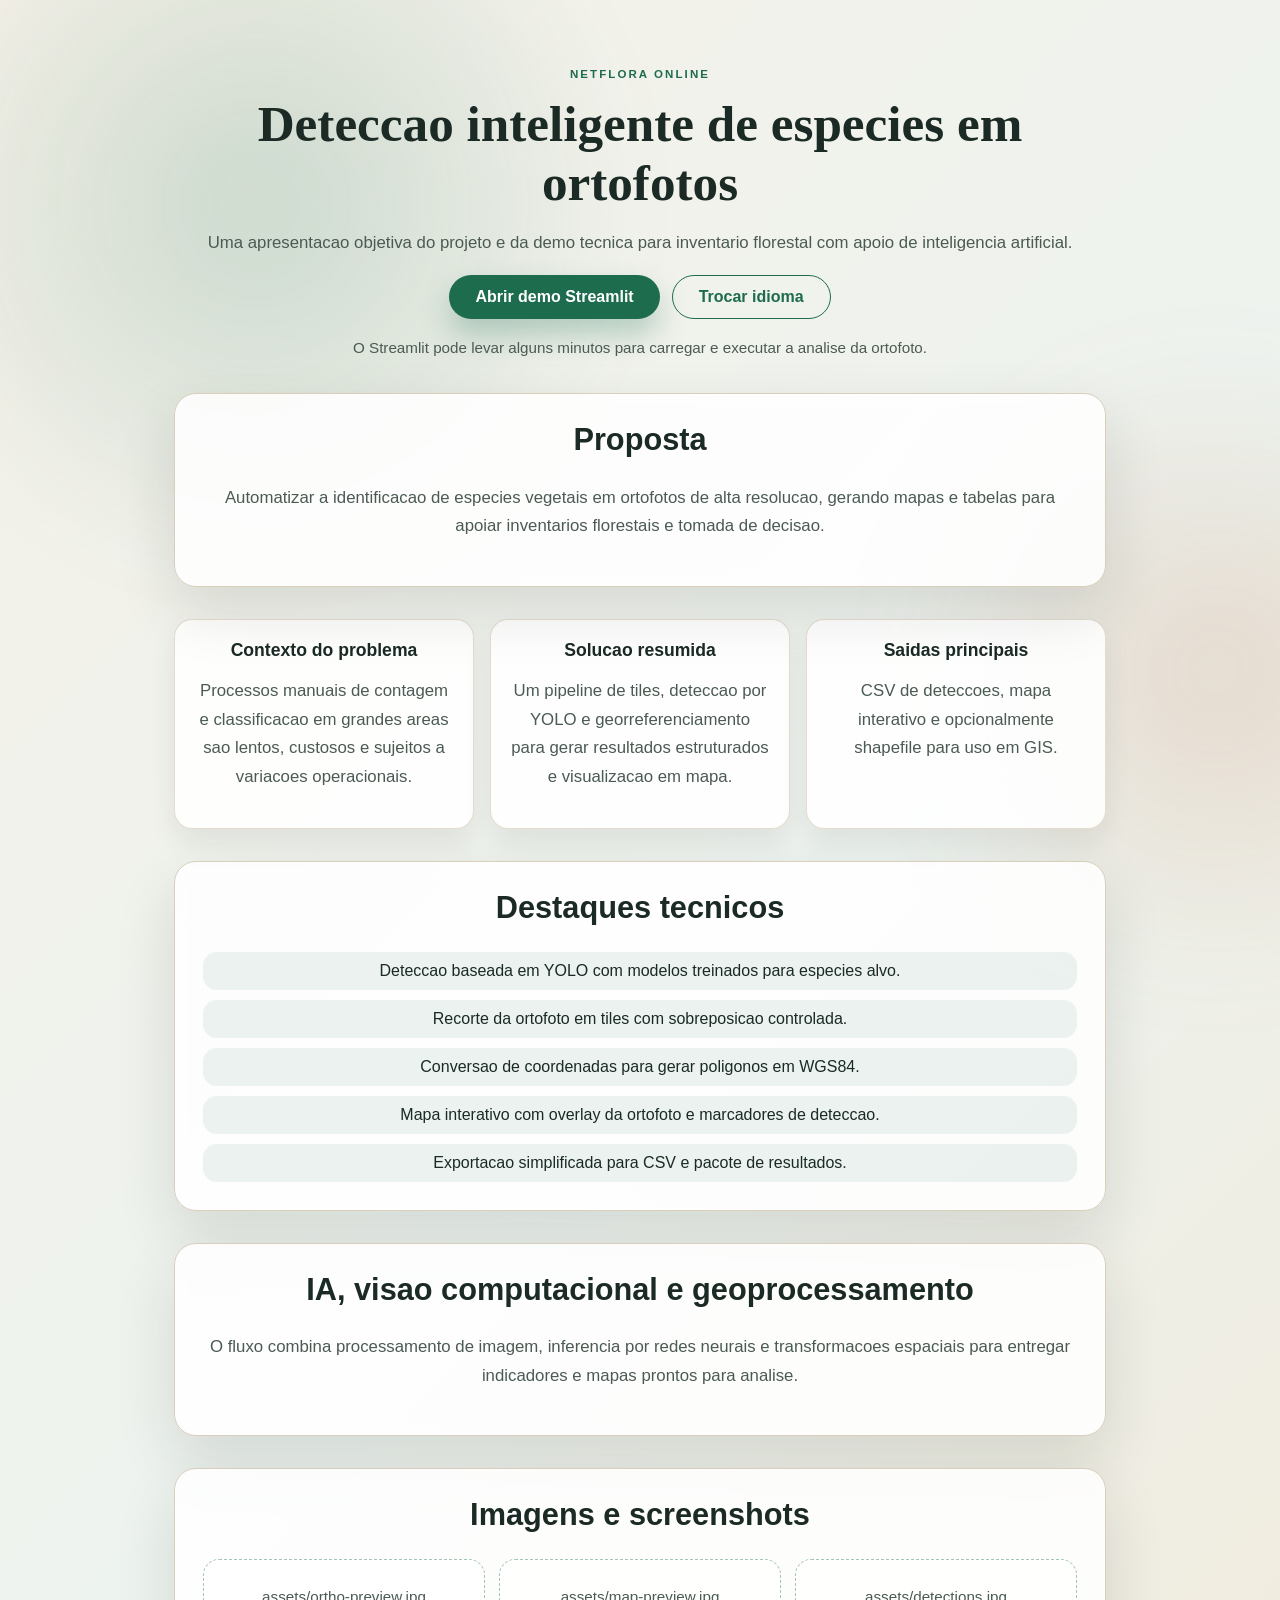
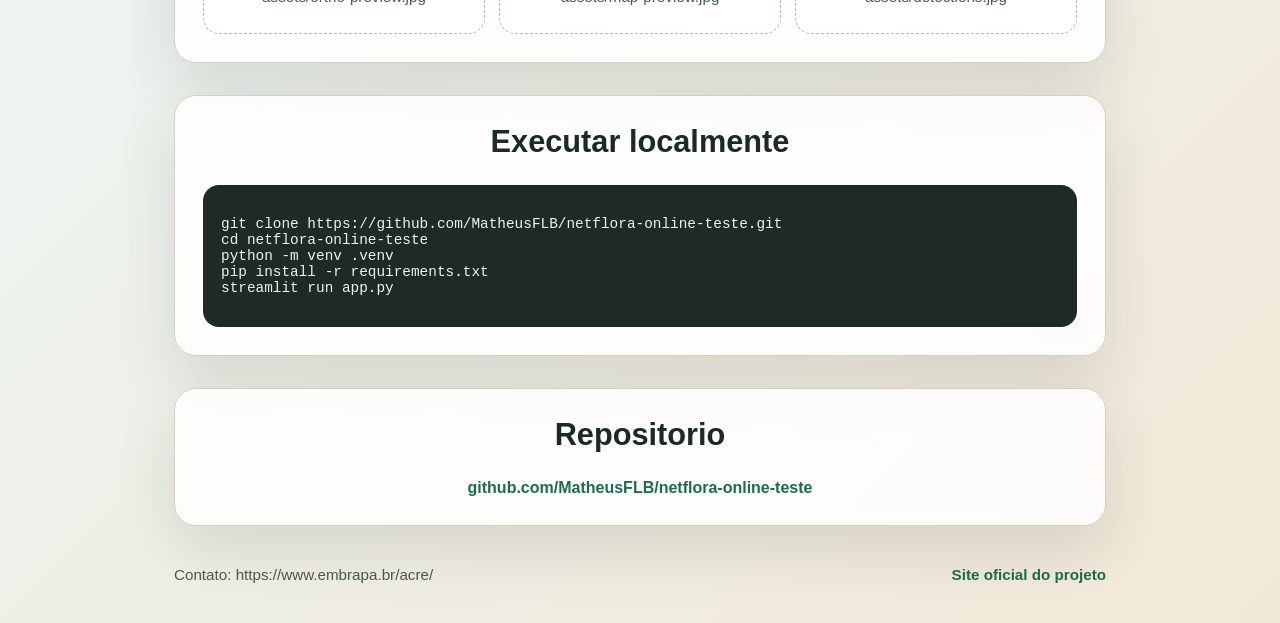
==== page/hello-br.html @ 12bc1352 "github.io" ====
<!doctype html>
<html lang="pt-BR">
  <head>
    <meta charset="utf-8">
    <meta name="viewport" content="width=device-width, initial-scale=1">
    <title>Netflora Online | Apresentacao</title>
    <link rel="stylesheet" href="style.css">
  </head>
  <body>
    <div class="page">
      <header class="hero">
        <span class="eyebrow">Netflora Online</span>
        <h1>Deteccao inteligente de especies em ortofotos</h1>
        <p>
          Uma apresentacao objetiva do projeto e da demo tecnica para inventario
          florestal com apoio de inteligencia artificial.
        </p>
        <div class="cta-row">
          <a class="button" href="https://netflora-online-teste.streamlit.app" target="_blank" rel="noreferrer">
            Abrir demo Streamlit
          </a>
          <a class="button outline" href="../index.html">Trocar idioma</a>
        </div>
        <p class="note">
          O Streamlit pode levar alguns minutos para carregar e executar a analise da ortofoto.
        </p>
      </header>

      <section class="section card">
        <h2>Proposta</h2>
        <p>
          Automatizar a identificacao de especies vegetais em ortofotos de alta resolucao,
          gerando mapas e tabelas para apoiar inventarios florestais e tomada de decisao.
        </p>
      </section>

      <section class="section grid">
        <div class="card-item">
          <h3>Contexto do problema</h3>
          <p>
            Processos manuais de contagem e classificacao em grandes areas sao lentos,
            custosos e sujeitos a variacoes operacionais.
          </p>
        </div>
        <div class="card-item">
          <h3>Solucao resumida</h3>
          <p>
            Um pipeline de tiles, deteccao por YOLO e georreferenciamento para gerar
            resultados estruturados e visualizacao em mapa.
          </p>
        </div>
        <div class="card-item">
          <h3>Saidas principais</h3>
          <p>
            CSV de deteccoes, mapa interativo e opcionalmente shapefile para uso em GIS.
          </p>
        </div>
      </section>

      <section class="section card">
        <h2>Destaques tecnicos</h2>
        <ul class="list">
          <li>Deteccao baseada em YOLO com modelos treinados para especies alvo.</li>
          <li>Recorte da ortofoto em tiles com sobreposicao controlada.</li>
          <li>Conversao de coordenadas para gerar poligonos em WGS84.</li>
          <li>Mapa interativo com overlay da ortofoto e marcadores de deteccao.</li>
          <li>Exportacao simplificada para CSV e pacote de resultados.</li>
        </ul>
      </section>

      <section class="section card">
        <h2>IA, visao computacional e geoprocessamento</h2>
        <p>
          O fluxo combina processamento de imagem, inferencia por redes neurais e
          transformacoes espaciais para entregar indicadores e mapas prontos para analise.
        </p>
      </section>

      <section class="section card">
        <h2>Imagens e screenshots</h2>
        <div class="image-grid">
          <div class="image-placeholder">assets/ortho-preview.jpg</div>
          <div class="image-placeholder">assets/map-preview.jpg</div>
          <div class="image-placeholder">assets/detections.jpg</div>
        </div>
      </section>

      <section class="section card">
        <h2>Executar localmente</h2>
        <div class="code-block">
<pre><code>git clone https://github.com/MatheusFLB/netflora-online-teste.git
cd netflora-online-teste
python -m venv .venv
pip install -r requirements.txt
streamlit run app.py</code></pre>
        </div>
      </section>

      <section class="section card">
        <h2>Repositorio</h2>
        <a class="link" href="https://github.com/MatheusFLB/netflora-online-teste" target="_blank" rel="noreferrer">
          github.com/MatheusFLB/netflora-online-teste
        </a>
      </section>

      <footer class="footer">
        <span>Contato: https://www.embrapa.br/acre/</span>
        <a class="link" href="https://www.embrapa.br/acre/netflora" target="_blank" rel="noreferrer">
          Site oficial do projeto
        </a>
      </footer>
    </div>
  </body>
</html>
---- page/style.css ----
:root {
  --bg: #f5f1e8;
  --bg-soft: #e6efe8;
  --ink: #1b2a24;
  --muted: #4b5a53;
  --accent: #1d6c4e;
  --accent-2: #c36b3d;
  --card: rgba(255, 255, 255, 0.86);
  --border: #d9cdbb;
  --shadow: 0 24px 60px rgba(21, 31, 27, 0.12);
}

* {
  box-sizing: border-box;
}

body {
  margin: 0;
  min-height: 100vh;
  font-family: "Trebuchet MS", "Gill Sans", "Calibri", sans-serif;
  color: var(--ink);
  background: linear-gradient(135deg, var(--bg), #edf3ef 50%, #f2e8d7 100%);
}

body::before {
  content: "";
  position: fixed;
  inset: -20% auto auto -10%;
  width: 60vmax;
  height: 60vmax;
  background: radial-gradient(circle, rgba(29, 108, 78, 0.18), transparent 70%);
  filter: blur(40px);
  z-index: -1;
}

body::after {
  content: "";
  position: fixed;
  inset: auto -20% -10% auto;
  width: 50vmax;
  height: 50vmax;
  background: radial-gradient(circle, rgba(195, 107, 61, 0.18), transparent 70%);
  filter: blur(50px);
  z-index: -1;
}

.page {
  max-width: 980px;
  margin: 0 auto;
  padding: 64px 24px 40px;
  text-align: center;
}

.hero {
  animation: fadeUp 0.9s ease-out;
}

.eyebrow {
  display: inline-block;
  font-size: 0.72rem;
  letter-spacing: 0.18em;
  text-transform: uppercase;
  color: var(--accent);
  font-weight: 700;
}

h1 {
  font-family: "Georgia", "Times New Roman", serif;
  font-size: clamp(2.4rem, 4vw, 3.6rem);
  margin: 12px 0 10px;
  color: var(--ink);
}

h2 {
  font-size: clamp(1.4rem, 2.4vw, 2rem);
  margin-top: 0;
  color: var(--ink);
}

h3 {
  margin: 0 0 0.5rem;
  font-size: 1.1rem;
}

p {
  line-height: 1.7;
  color: var(--muted);
  font-size: 1.05rem;
}

.section {
  margin: 32px 0;
}

.card {
  background: var(--card);
  border: 1px solid var(--border);
  border-radius: 22px;
  padding: 28px;
  box-shadow: var(--shadow);
  backdrop-filter: blur(6px);
}

.grid {
  display: grid;
  grid-template-columns: repeat(auto-fit, minmax(220px, 1fr));
  gap: 16px;
}

.card-item {
  background: rgba(255, 255, 255, 0.9);
  border: 1px solid rgba(217, 205, 187, 0.7);
  border-radius: 18px;
  padding: 20px;
  box-shadow: 0 14px 28px rgba(21, 31, 27, 0.08);
  animation: floatIn 0.9s ease-out;
}

.hero-badges,
.lang-grid,
.cta-row {
  display: flex;
  gap: 12px;
  justify-content: center;
  flex-wrap: wrap;
  margin-top: 18px;
}

.tag {
  padding: 6px 14px;
  border-radius: 999px;
  background: rgba(29, 108, 78, 0.12);
  color: var(--accent);
  font-size: 0.85rem;
  font-weight: 600;
}

.button {
  display: inline-flex;
  align-items: center;
  justify-content: center;
  padding: 12px 26px;
  border-radius: 999px;
  background: var(--accent);
  color: #fff;
  text-decoration: none;
  font-weight: 700;
  box-shadow: 0 16px 30px rgba(29, 108, 78, 0.28);
  transition: transform 0.2s ease, box-shadow 0.2s ease;
}

.button:hover {
  transform: translateY(-2px);
  box-shadow: 0 20px 36px rgba(29, 108, 78, 0.3);
}

.button.outline {
  background: transparent;
  color: var(--accent);
  border: 1px solid var(--accent);
  box-shadow: none;
}

.list {
  list-style: none;
  padding: 0;
  margin: 0;
  display: grid;
  gap: 10px;
}

.list li {
  padding: 10px 14px;
  border-radius: 14px;
  background: rgba(29, 108, 78, 0.08);
}

.image-grid {
  display: grid;
  gap: 14px;
  grid-template-columns: repeat(auto-fit, minmax(220px, 1fr));
}

.image-placeholder {
  border: 1px dashed rgba(29, 108, 78, 0.4);
  border-radius: 16px;
  padding: 28px 16px;
  background: rgba(255, 255, 255, 0.7);
  color: var(--muted);
  font-size: 0.95rem;
}

.code-block {
  text-align: left;
  background: #1f2a24;
  color: #eef3ef;
  border-radius: 16px;
  padding: 18px;
  overflow-x: auto;
}

.code-block code {
  font-family: "Courier New", Courier, monospace;
  font-size: 0.9rem;
}

.note {
  font-size: 0.95rem;
  color: var(--muted);
  margin-top: 16px;
}

.footer {
  margin-top: 40px;
  display: flex;
  align-items: center;
  justify-content: space-between;
  gap: 12px;
  flex-wrap: wrap;
  color: var(--muted);
  font-size: 0.95rem;
}

.link {
  color: var(--accent);
  text-decoration: none;
  font-weight: 600;
}

.link:hover {
  text-decoration: underline;
}

@keyframes fadeUp {
  from {
    opacity: 0;
    transform: translateY(12px);
  }
  to {
    opacity: 1;
    transform: translateY(0);
  }
}

@keyframes floatIn {
  from {
    opacity: 0;
    transform: translateY(16px);
  }
  to {
    opacity: 1;
    transform: translateY(0);
  }
}

@media (max-width: 720px) {
  .page {
    padding: 48px 18px 32px;
  }

  .footer {
    flex-direction: column;
    align-items: center;
  }
}

@media (prefers-reduced-motion: reduce) {
  * {
    animation: none !important;
    transition: none !important;
  }
}
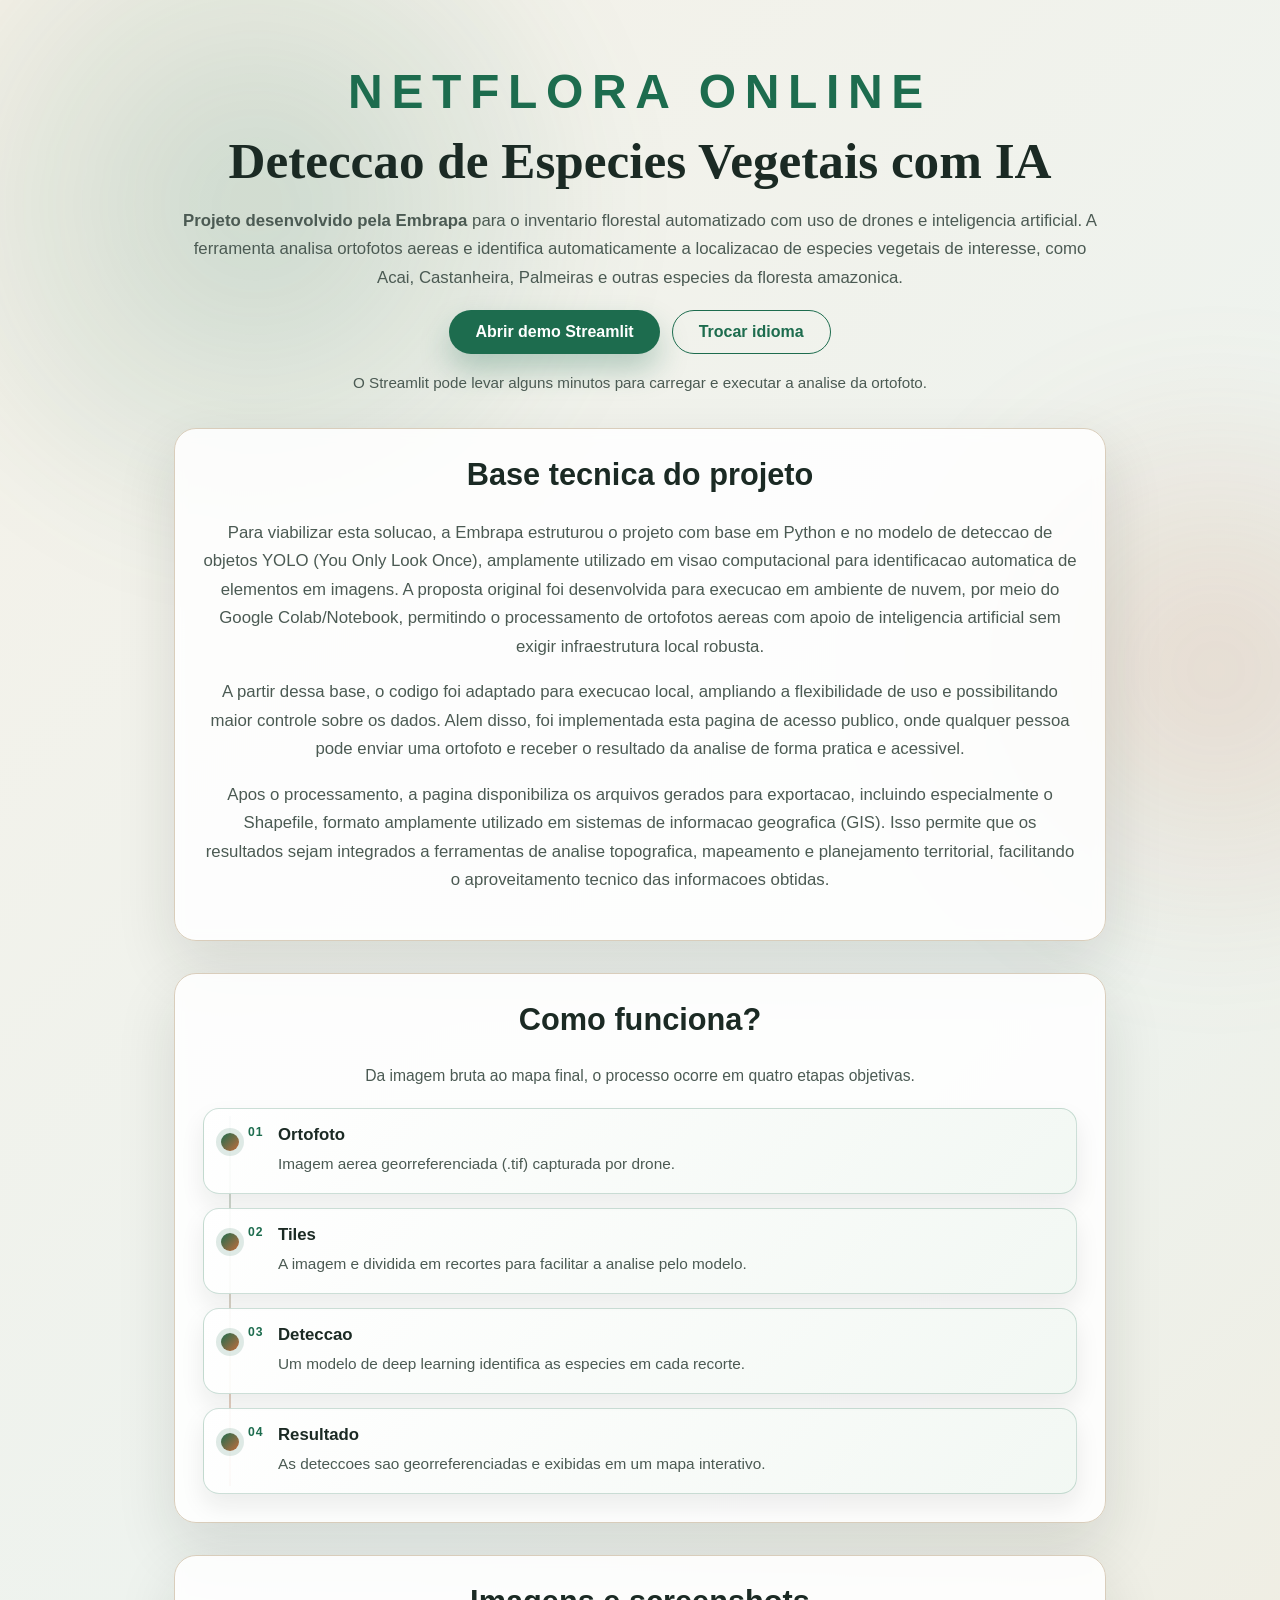
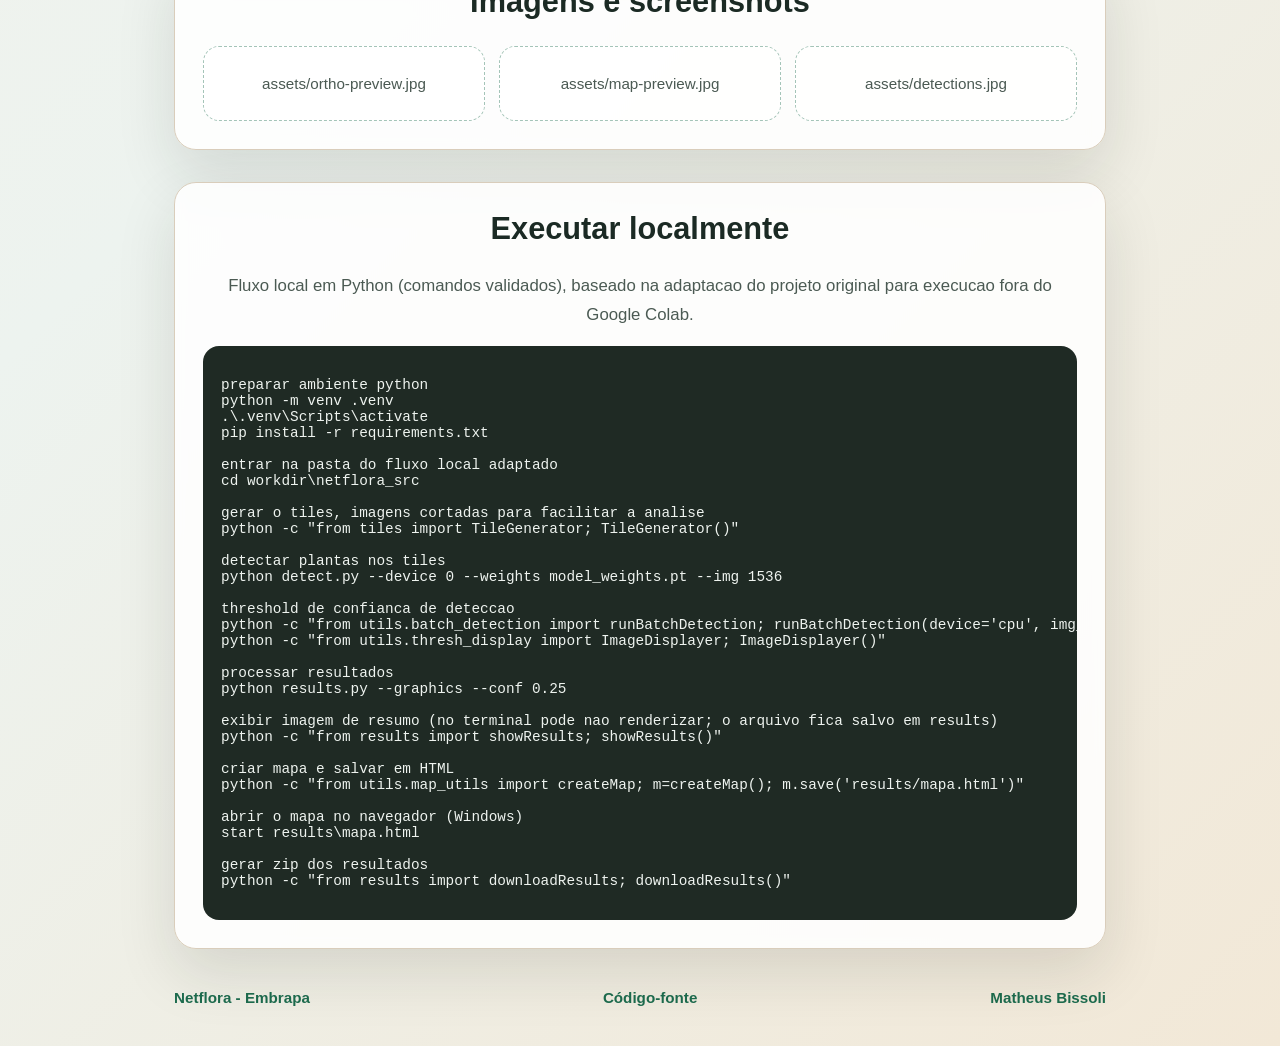
==== commit 6ecde568: "pages-ok" ====
--- a/page/hello-br.html
+++ b/page/hello-br.html
@@ -4,16 +4,19 @@
     <meta charset="utf-8">
     <meta name="viewport" content="width=device-width, initial-scale=1">
     <title>Netflora Online | Apresentacao</title>
+    <link rel="icon" href="data:image/svg+xml,%3Csvg xmlns='http://www.w3.org/2000/svg' viewBox='0 0 100 100'%3E%3Ctext y='0.9em' font-size='90'%3E%F0%9F%8C%BF%3C/text%3E%3C/svg%3E">
     <link rel="stylesheet" href="style.css">
   </head>
   <body>
     <div class="page">
       <header class="hero">
         <span class="eyebrow">Netflora Online</span>
-        <h1>Deteccao inteligente de especies em ortofotos</h1>
+        <h1>Deteccao de Especies Vegetais com IA</h1>
         <p>
-          Uma apresentacao objetiva do projeto e da demo tecnica para inventario
-          florestal com apoio de inteligencia artificial.
+          <strong>Projeto desenvolvido pela Embrapa</strong> para o inventario florestal automatizado com uso
+          de drones e inteligencia artificial. A ferramenta analisa ortofotos aereas e identifica
+          automaticamente a localizacao de especies vegetais de interesse, como Acai, Castanheira,
+          Palmeiras e outras especies da floresta amazonica.
         </p>
         <div class="cta-row">
           <a class="button" href="https://netflora-online-teste.streamlit.app" target="_blank" rel="noreferrer">
@@ -25,55 +28,57 @@
           O Streamlit pode levar alguns minutos para carregar e executar a analise da ortofoto.
         </p>
       </header>
-
+      
       <section class="section card">
-        <h2>Proposta</h2>
+        <h2>Base tecnica do projeto</h2>
         <p>
-          Automatizar a identificacao de especies vegetais em ortofotos de alta resolucao,
-          gerando mapas e tabelas para apoiar inventarios florestais e tomada de decisao.
+          Para viabilizar esta solucao, a Embrapa estruturou o projeto com base em Python e
+          no modelo de deteccao de objetos YOLO (You Only Look Once), amplamente utilizado
+          em visao computacional para identificacao automatica de elementos em imagens.
+          A proposta original foi desenvolvida para execucao em ambiente de nuvem,
+          por meio do Google Colab/Notebook, permitindo o processamento de ortofotos
+          aereas com apoio de inteligencia artificial sem exigir infraestrutura local robusta.
+        </p>
+        <p>
+          A partir dessa base, o codigo foi adaptado para execucao local, ampliando a
+          flexibilidade de uso e possibilitando maior controle sobre os dados. Alem disso,
+          foi implementada esta pagina de acesso publico, onde qualquer pessoa pode enviar
+          uma ortofoto e receber o resultado da analise de forma pratica e acessivel.
+        </p>
+        <p>
+          Apos o processamento, a pagina disponibiliza os arquivos gerados para exportacao,
+          incluindo especialmente o Shapefile, formato amplamente utilizado em sistemas de
+          informacao geografica (GIS). Isso permite que os resultados sejam integrados a
+          ferramentas de analise topografica, mapeamento e planejamento territorial,
+          facilitando o aproveitamento tecnico das informacoes obtidas.
         </p>
       </section>
 
-      <section class="section grid">
-        <div class="card-item">
-          <h3>Contexto do problema</h3>
-          <p>
-            Processos manuais de contagem e classificacao em grandes areas sao lentos,
-            custosos e sujeitos a variacoes operacionais.
-          </p>
+      <section class="section card">
+        <h2>Como funciona?</h2>
+        <p class="flow-intro">Da imagem bruta ao mapa final, o processo ocorre em quatro etapas objetivas.</p>
+        <div class="process-flow" aria-label="Fluxo de processamento">
+          <article class="flow-step">
+            <span class="flow-index">01</span>
+            <h3>Ortofoto</h3>
+            <p>Imagem aerea georreferenciada (.tif) capturada por drone.</p>
+          </article>
+          <article class="flow-step">
+            <span class="flow-index">02</span>
+            <h3>Tiles</h3>
+            <p>A imagem e dividida em recortes para facilitar a analise pelo modelo.</p>
+          </article>
+          <article class="flow-step">
+            <span class="flow-index">03</span>
+            <h3>Deteccao</h3>
+            <p>Um modelo de deep learning identifica as especies em cada recorte.</p>
+          </article>
+          <article class="flow-step">
+            <span class="flow-index">04</span>
+            <h3>Resultado</h3>
+            <p>As deteccoes sao georreferenciadas e exibidas em um mapa interativo.</p>
+          </article>
         </div>
-        <div class="card-item">
-          <h3>Solucao resumida</h3>
-          <p>
-            Um pipeline de tiles, deteccao por YOLO e georreferenciamento para gerar
-            resultados estruturados e visualizacao em mapa.
-          </p>
-        </div>
-        <div class="card-item">
-          <h3>Saidas principais</h3>
-          <p>
-            CSV de deteccoes, mapa interativo e opcionalmente shapefile para uso em GIS.
-          </p>
-        </div>
-      </section>
-
-      <section class="section card">
-        <h2>Destaques tecnicos</h2>
-        <ul class="list">
-          <li>Deteccao baseada em YOLO com modelos treinados para especies alvo.</li>
-          <li>Recorte da ortofoto em tiles com sobreposicao controlada.</li>
-          <li>Conversao de coordenadas para gerar poligonos em WGS84.</li>
-          <li>Mapa interativo com overlay da ortofoto e marcadores de deteccao.</li>
-          <li>Exportacao simplificada para CSV e pacote de resultados.</li>
-        </ul>
-      </section>
-
-      <section class="section card">
-        <h2>IA, visao computacional e geoprocessamento</h2>
-        <p>
-          O fluxo combina processamento de imagem, inferencia por redes neurais e
-          transformacoes espaciais para entregar indicadores e mapas prontos para analise.
-        </p>
       </section>
 
       <section class="section card">
@@ -87,26 +92,55 @@
 
       <section class="section card">
         <h2>Executar localmente</h2>
+        <p>
+          Fluxo local em Python (comandos validados), baseado na adaptacao do projeto
+          original para execucao fora do Google Colab.
+        </p>
         <div class="code-block">
-<pre><code>git clone https://github.com/MatheusFLB/netflora-online-teste.git
-cd netflora-online-teste
+<pre><code>preparar ambiente python
 python -m venv .venv
+.\.venv\Scripts\activate
 pip install -r requirements.txt
-streamlit run app.py</code></pre>
+
+entrar na pasta do fluxo local adaptado
+cd workdir\netflora_src
+
+gerar o tiles, imagens cortadas para facilitar a analise
+python -c "from tiles import TileGenerator; TileGenerator()"
+
+detectar plantas nos tiles
+python detect.py --device 0 --weights model_weights.pt --img 1536
+
+threshold de confianca de deteccao
+python -c "from utils.batch_detection import runBatchDetection; runBatchDetection(device='cpu', img_size=1536, source_path='processing/selected_images', weights_path='model_weights.pt', save_txt=True)"
+python -c "from utils.thresh_display import ImageDisplayer; ImageDisplayer()"
+
+processar resultados
+python results.py --graphics --conf 0.25
+
+exibir imagem de resumo (no terminal pode nao renderizar; o arquivo fica salvo em results)
+python -c "from results import showResults; showResults()"
+
+criar mapa e salvar em HTML
+python -c "from utils.map_utils import createMap; m=createMap(); m.save('results/mapa.html')"
+
+abrir o mapa no navegador (Windows)
+start results\mapa.html
+
+gerar zip dos resultados
+python -c "from results import downloadResults; downloadResults()"</code></pre>
         </div>
       </section>
 
-      <section class="section card">
-        <h2>Repositorio</h2>
+      <footer class="footer">
+        <a class="link" href="https://www.embrapa.br/acre/netflora" target="_blank" rel="noreferrer">
+          Netflora - Embrapa
+        </a>
         <a class="link" href="https://github.com/MatheusFLB/netflora-online-teste" target="_blank" rel="noreferrer">
-          github.com/MatheusFLB/netflora-online-teste
+          Código-fonte
         </a>
-      </section>
-
-      <footer class="footer">
-        <span>Contato: https://www.embrapa.br/acre/</span>
-        <a class="link" href="https://www.embrapa.br/acre/netflora" target="_blank" rel="noreferrer">
-          Site oficial do projeto
+        <a class="link" href="https://matheusflb.github.io/" target="_blank" rel="noreferrer">
+          Matheus Bissoli
         </a>
       </footer>
     </div>
--- a/page/style.css
+++ b/page/style.css
@@ -57,7 +57,7 @@
 
 .eyebrow {
   display: inline-block;
-  font-size: 0.72rem;
+  font-size: 3rem;
   letter-spacing: 0.18em;
   text-transform: uppercase;
   color: var(--accent);
@@ -175,6 +175,73 @@
   background: rgba(29, 108, 78, 0.08);
 }
 
+.flow-intro {
+  max-width: 760px;
+  margin: 0 auto 18px;
+  font-size: 0.98rem;
+}
+
+.process-flow {
+  position: relative;
+  display: grid;
+  gap: 14px;
+  text-align: left;
+  margin-top: 6px;
+}
+
+.process-flow::before {
+  content: "";
+  position: absolute;
+  left: 26px;
+  top: 8px;
+  bottom: 8px;
+  width: 2px;
+  background: linear-gradient(180deg, rgba(29, 108, 78, 0.25), rgba(195, 107, 61, 0.35));
+}
+
+.flow-step {
+  position: relative;
+  padding: 16px 16px 16px 74px;
+  border-radius: 16px;
+  border: 1px solid rgba(29, 108, 78, 0.22);
+  background: linear-gradient(135deg, rgba(255, 255, 255, 0.92), rgba(241, 247, 242, 0.92));
+  box-shadow: 0 12px 24px rgba(21, 31, 27, 0.08);
+  animation: floatIn 0.7s ease-out;
+}
+
+.flow-step::before {
+  content: "";
+  position: absolute;
+  left: 17px;
+  top: 24px;
+  width: 18px;
+  height: 18px;
+  border-radius: 999px;
+  background: linear-gradient(135deg, var(--accent), var(--accent-2));
+  box-shadow: 0 0 0 5px rgba(29, 108, 78, 0.14);
+}
+
+.flow-index {
+  position: absolute;
+  left: 44px;
+  top: 16px;
+  font-size: 0.76rem;
+  font-weight: 700;
+  letter-spacing: 0.08em;
+  color: var(--accent);
+}
+
+.flow-step h3 {
+  margin: 0;
+  font-size: 1.05rem;
+  color: var(--ink);
+}
+
+.flow-step p {
+  margin: 6px 0 0;
+  font-size: 0.96rem;
+}
+
 .image-grid {
   display: grid;
   gap: 14px;
@@ -258,6 +325,25 @@
     padding: 48px 18px 32px;
   }
 
+  .process-flow::before {
+    left: 18px;
+  }
+
+  .flow-step {
+    padding: 14px 14px 14px 56px;
+  }
+
+  .flow-step::before {
+    left: 9px;
+    top: 22px;
+  }
+
+  .flow-index {
+    left: 31px;
+    top: 15px;
+    font-size: 0.7rem;
+  }
+
   .footer {
     flex-direction: column;
     align-items: center;
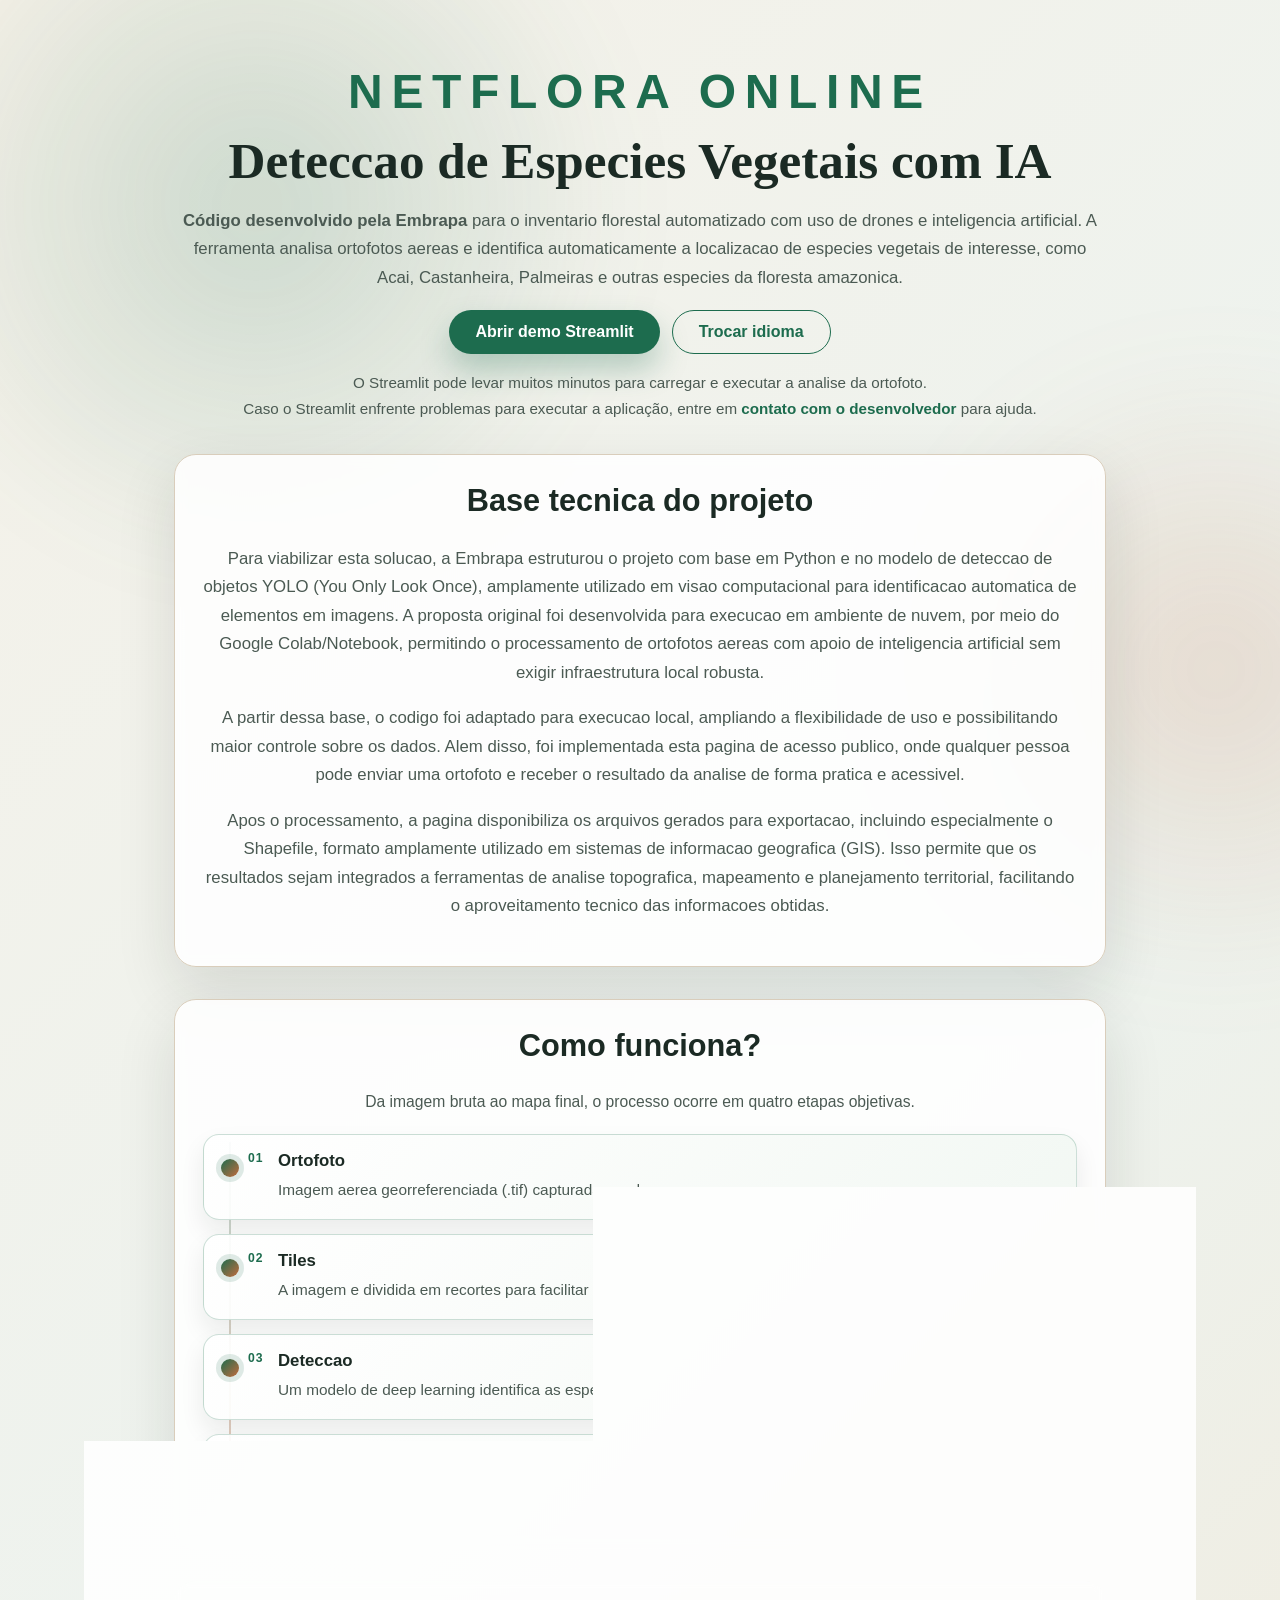
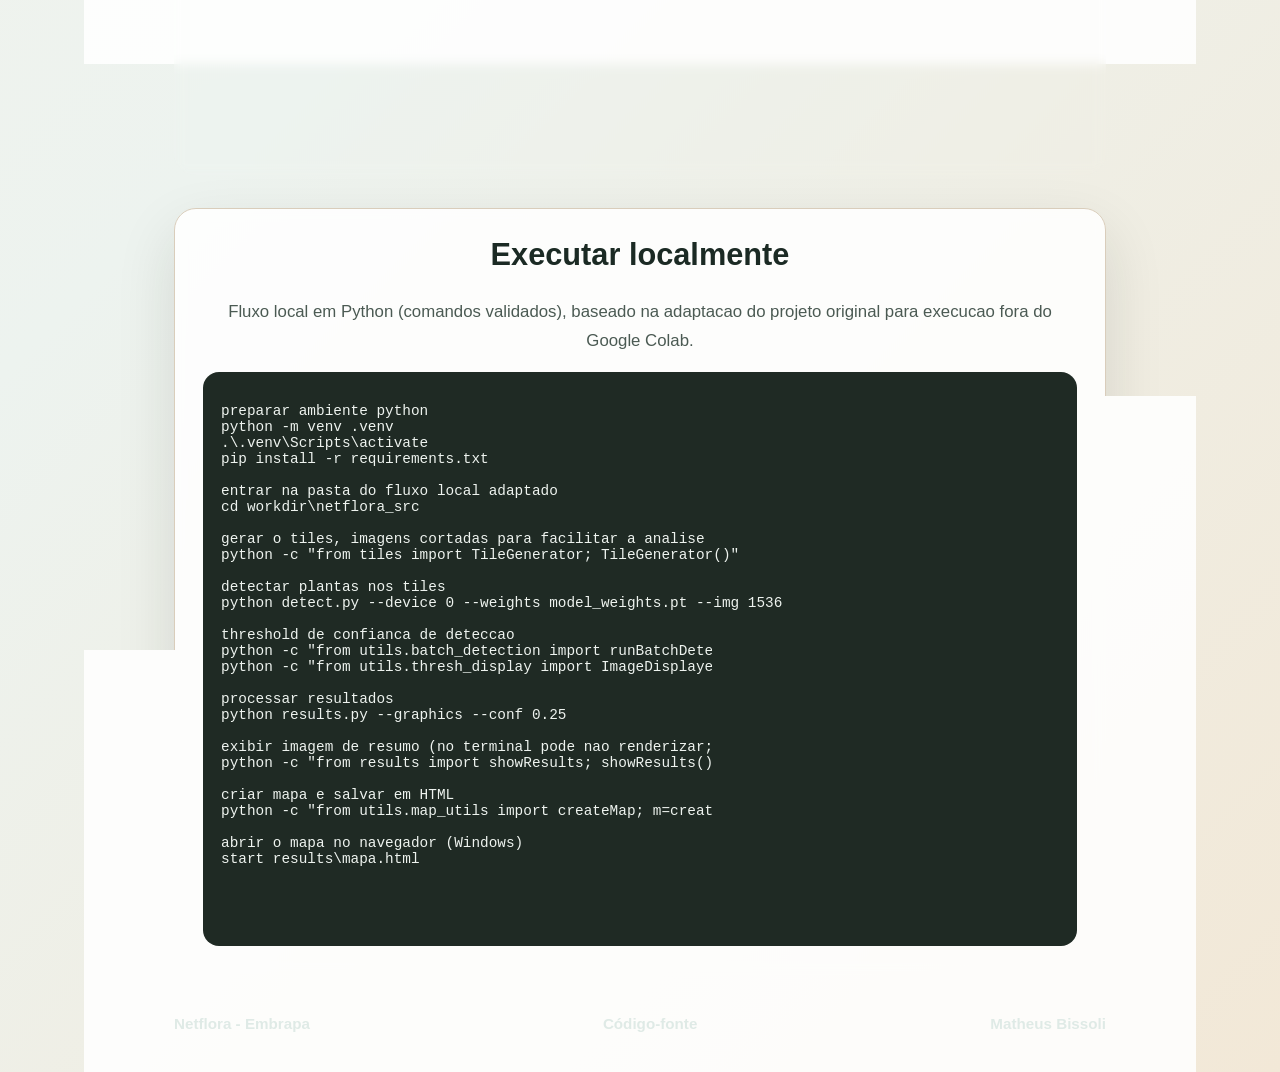
==== commit c2615e98: "pages-ok" ====
--- a/page/hello-br.html
+++ b/page/hello-br.html
@@ -13,7 +13,7 @@
         <span class="eyebrow">Netflora Online</span>
         <h1>Deteccao de Especies Vegetais com IA</h1>
         <p>
-          <strong>Projeto desenvolvido pela Embrapa</strong> para o inventario florestal automatizado com uso
+          <strong>Código desenvolvido pela Embrapa</strong> para o inventario florestal automatizado com uso
           de drones e inteligencia artificial. A ferramenta analisa ortofotos aereas e identifica
           automaticamente a localizacao de especies vegetais de interesse, como Acai, Castanheira,
           Palmeiras e outras especies da floresta amazonica.
@@ -25,7 +25,10 @@
           <a class="button outline" href="../index.html">Trocar idioma</a>
         </div>
         <p class="note">
-          O Streamlit pode levar alguns minutos para carregar e executar a analise da ortofoto.
+          O Streamlit pode levar muitos minutos para carregar e executar a analise da ortofoto.<br>
+          Caso o Streamlit enfrente problemas para executar a aplicação, entre em
+          <a class="link" href="https://www.linkedin.com/in/matheusbissoli/" target="_blank" rel="noreferrer">contato com o desenvolvedor</a>
+          para ajuda.
         </p>
       </header>
       
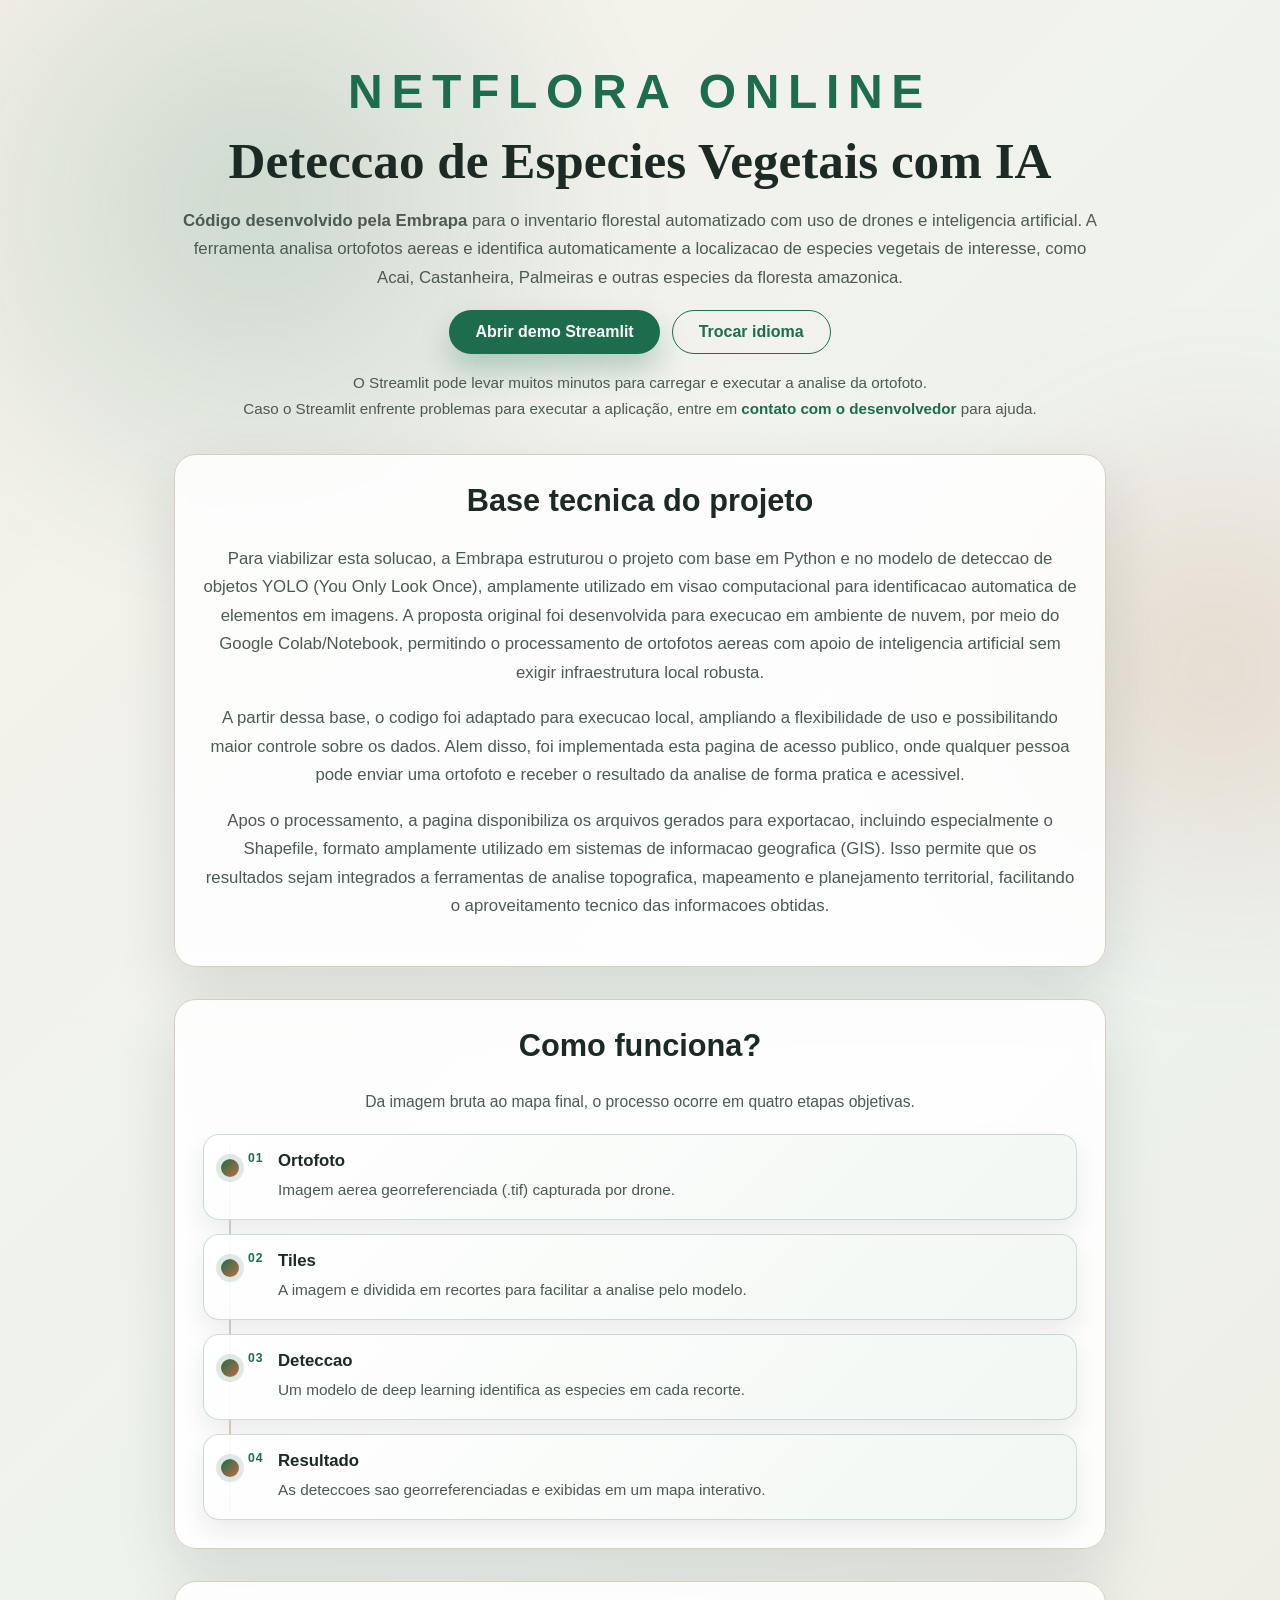
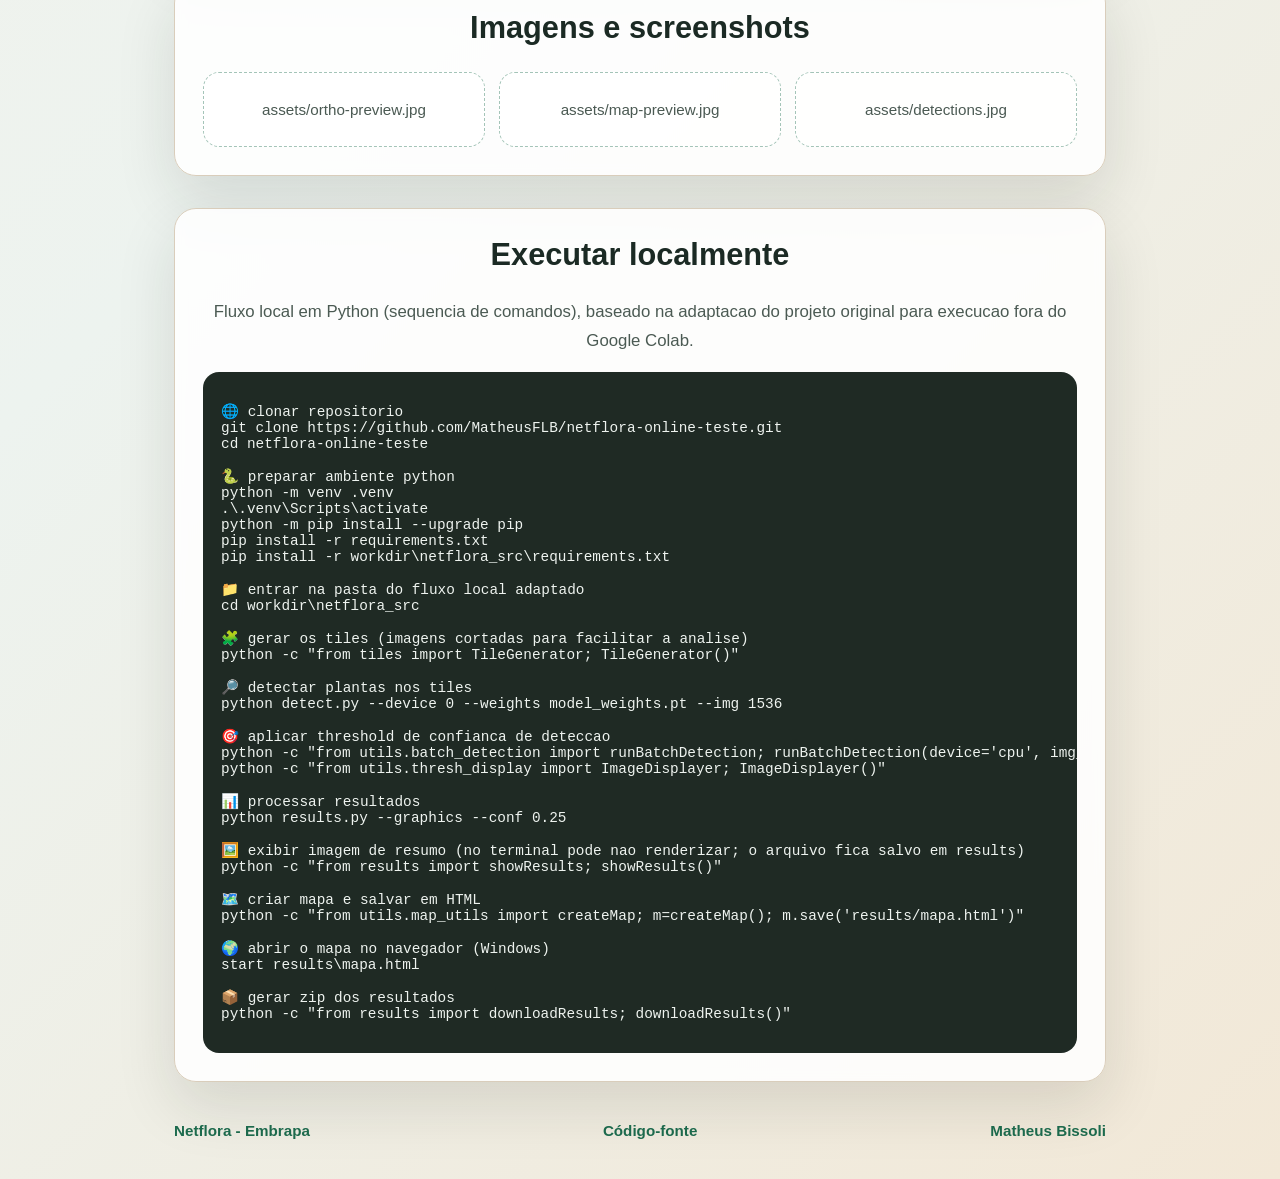
==== commit 6a869ae0: "web-test" ====
--- a/page/hello-br.html
+++ b/page/hello-br.html
@@ -96,41 +96,47 @@
       <section class="section card">
         <h2>Executar localmente</h2>
         <p>
-          Fluxo local em Python (comandos validados), baseado na adaptacao do projeto
+          Fluxo local em Python (sequencia de comandos), baseado na adaptacao do projeto
           original para execucao fora do Google Colab.
         </p>
         <div class="code-block">
-<pre><code>preparar ambiente python
+<pre><code>🌐 clonar repositorio
+git clone https://github.com/MatheusFLB/netflora-online-teste.git
+cd netflora-online-teste
+
+🐍 preparar ambiente python
 python -m venv .venv
 .\.venv\Scripts\activate
+python -m pip install --upgrade pip
 pip install -r requirements.txt
+pip install -r workdir\netflora_src\requirements.txt
 
-entrar na pasta do fluxo local adaptado
+📁 entrar na pasta do fluxo local adaptado
 cd workdir\netflora_src
 
-gerar o tiles, imagens cortadas para facilitar a analise
+🧩 gerar os tiles (imagens cortadas para facilitar a analise)
 python -c "from tiles import TileGenerator; TileGenerator()"
 
-detectar plantas nos tiles
+🔎 detectar plantas nos tiles
 python detect.py --device 0 --weights model_weights.pt --img 1536
 
-threshold de confianca de deteccao
+🎯 aplicar threshold de confianca de deteccao
 python -c "from utils.batch_detection import runBatchDetection; runBatchDetection(device='cpu', img_size=1536, source_path='processing/selected_images', weights_path='model_weights.pt', save_txt=True)"
 python -c "from utils.thresh_display import ImageDisplayer; ImageDisplayer()"
 
-processar resultados
+📊 processar resultados
 python results.py --graphics --conf 0.25
 
-exibir imagem de resumo (no terminal pode nao renderizar; o arquivo fica salvo em results)
+🖼️ exibir imagem de resumo (no terminal pode nao renderizar; o arquivo fica salvo em results)
 python -c "from results import showResults; showResults()"
 
-criar mapa e salvar em HTML
+🗺️ criar mapa e salvar em HTML
 python -c "from utils.map_utils import createMap; m=createMap(); m.save('results/mapa.html')"
 
-abrir o mapa no navegador (Windows)
+🌍 abrir o mapa no navegador (Windows)
 start results\mapa.html
 
-gerar zip dos resultados
+📦 gerar zip dos resultados
 python -c "from results import downloadResults; downloadResults()"</code></pre>
         </div>
       </section>
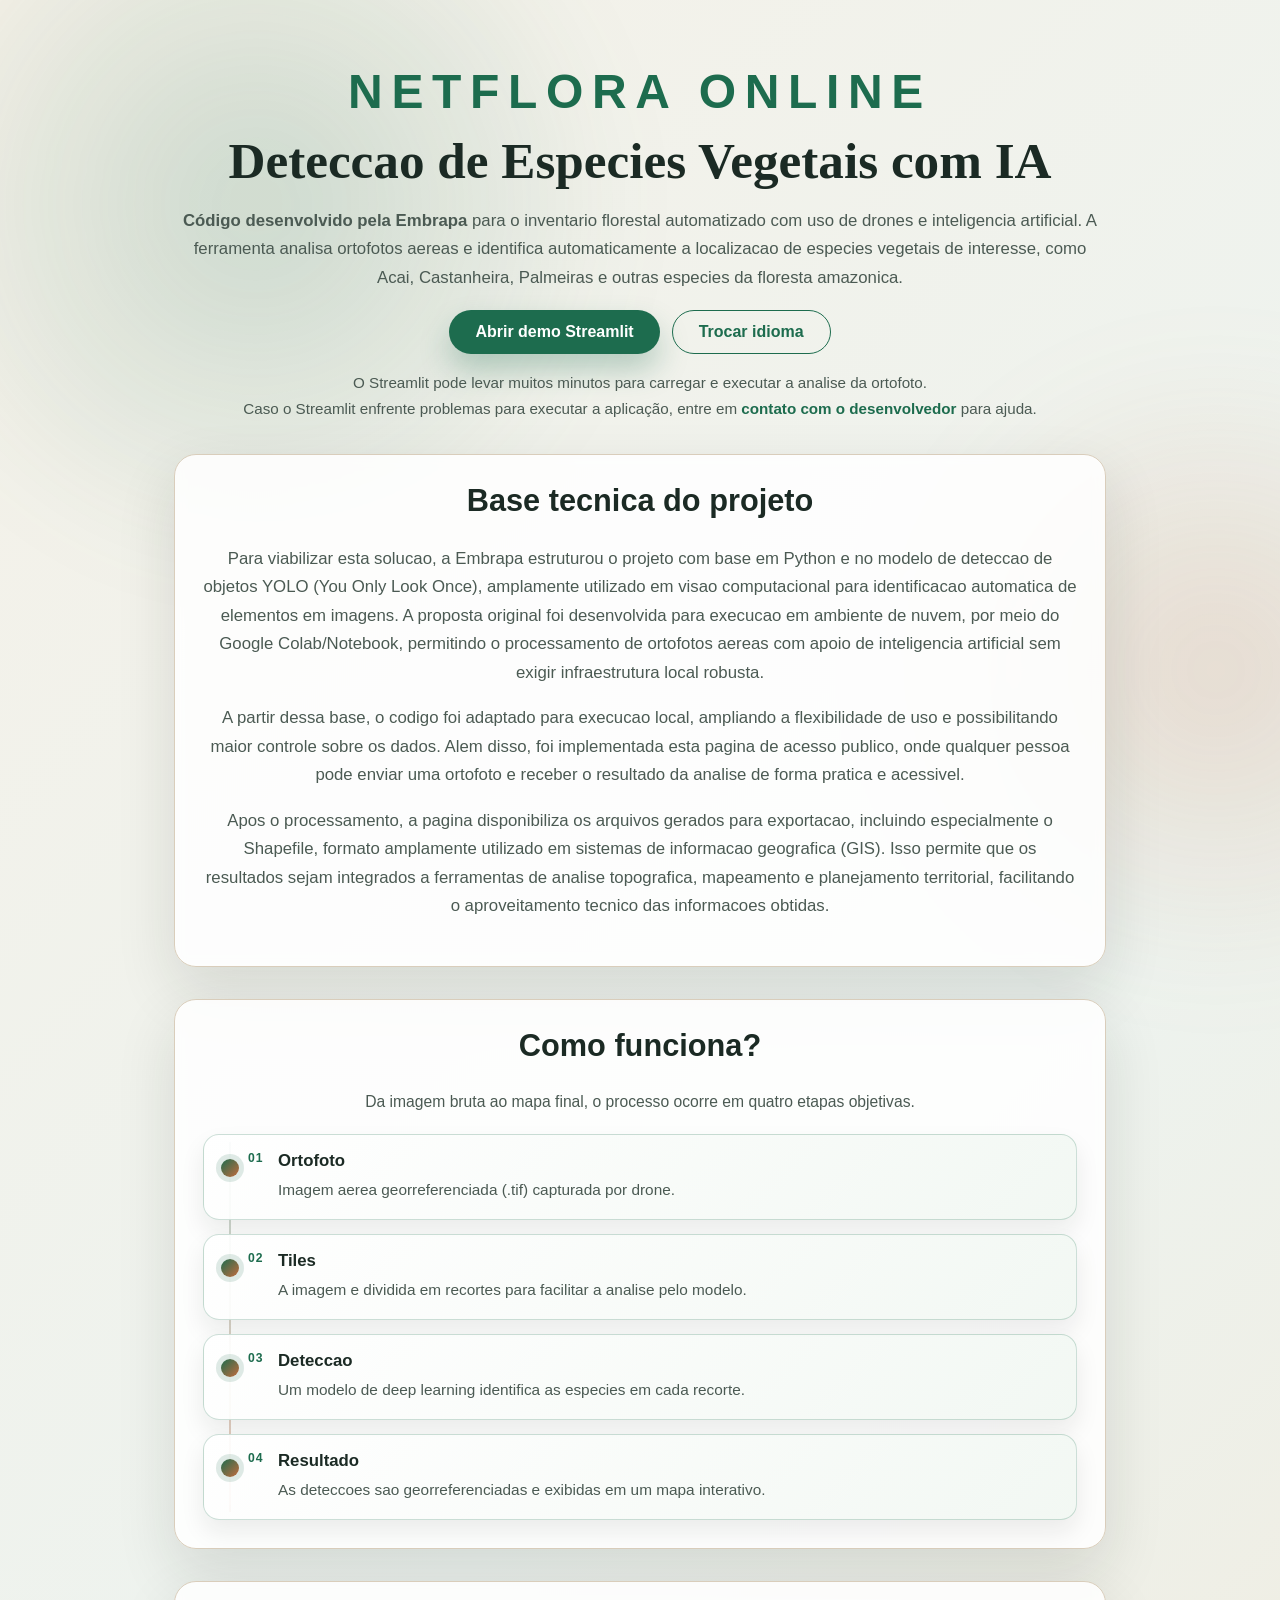
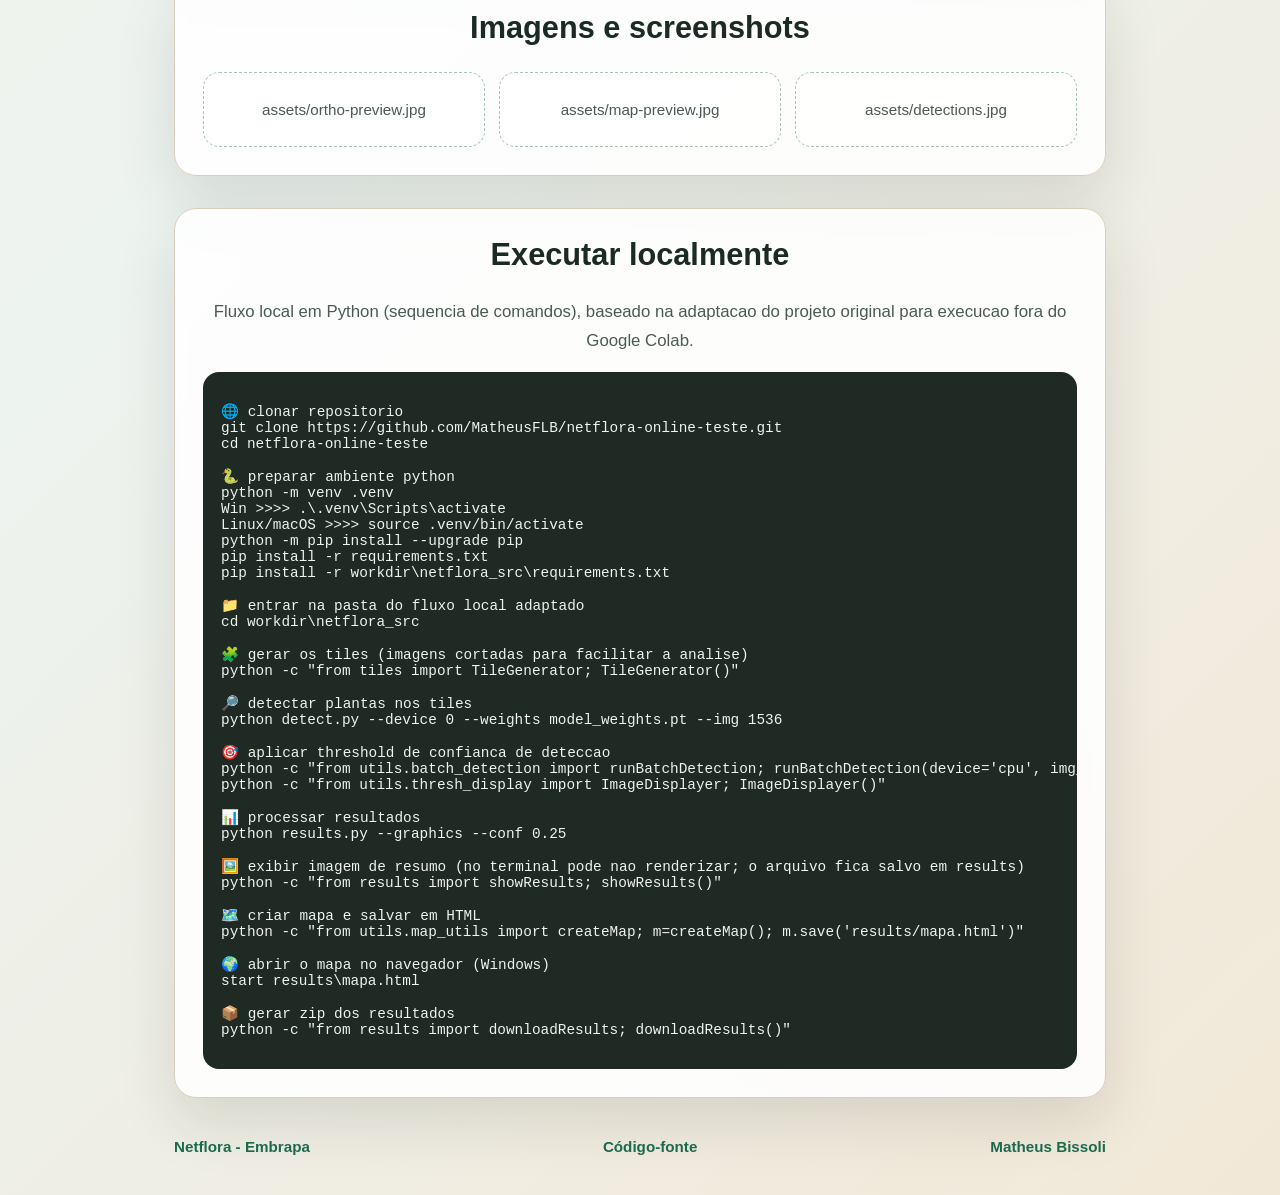
==== commit 96d36bbd: "refino" ====
--- a/page/hello-br.html
+++ b/page/hello-br.html
@@ -106,7 +106,8 @@
 
 🐍 preparar ambiente python
 python -m venv .venv
-.\.venv\Scripts\activate
+Win >>>> .\.venv\Scripts\activate
+Linux/macOS >>>> source .venv/bin/activate
 python -m pip install --upgrade pip
 pip install -r requirements.txt
 pip install -r workdir\netflora_src\requirements.txt
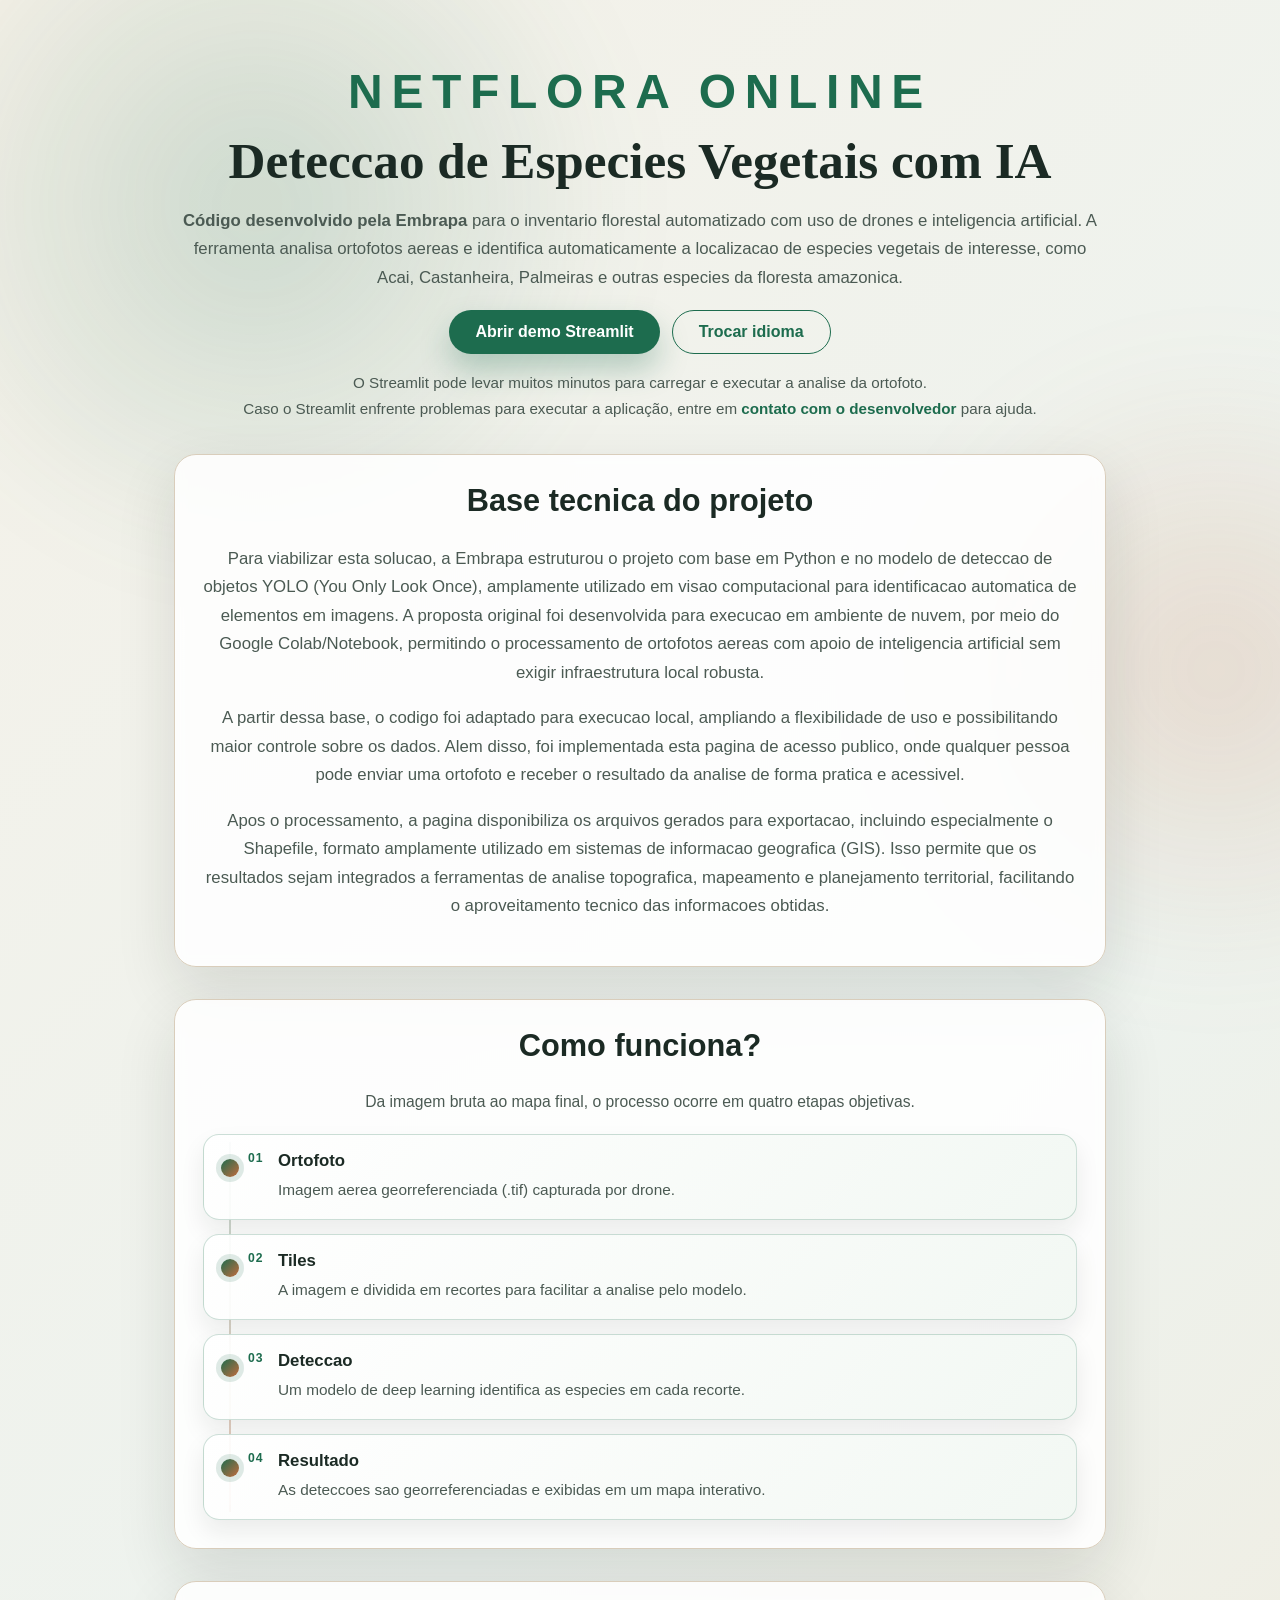
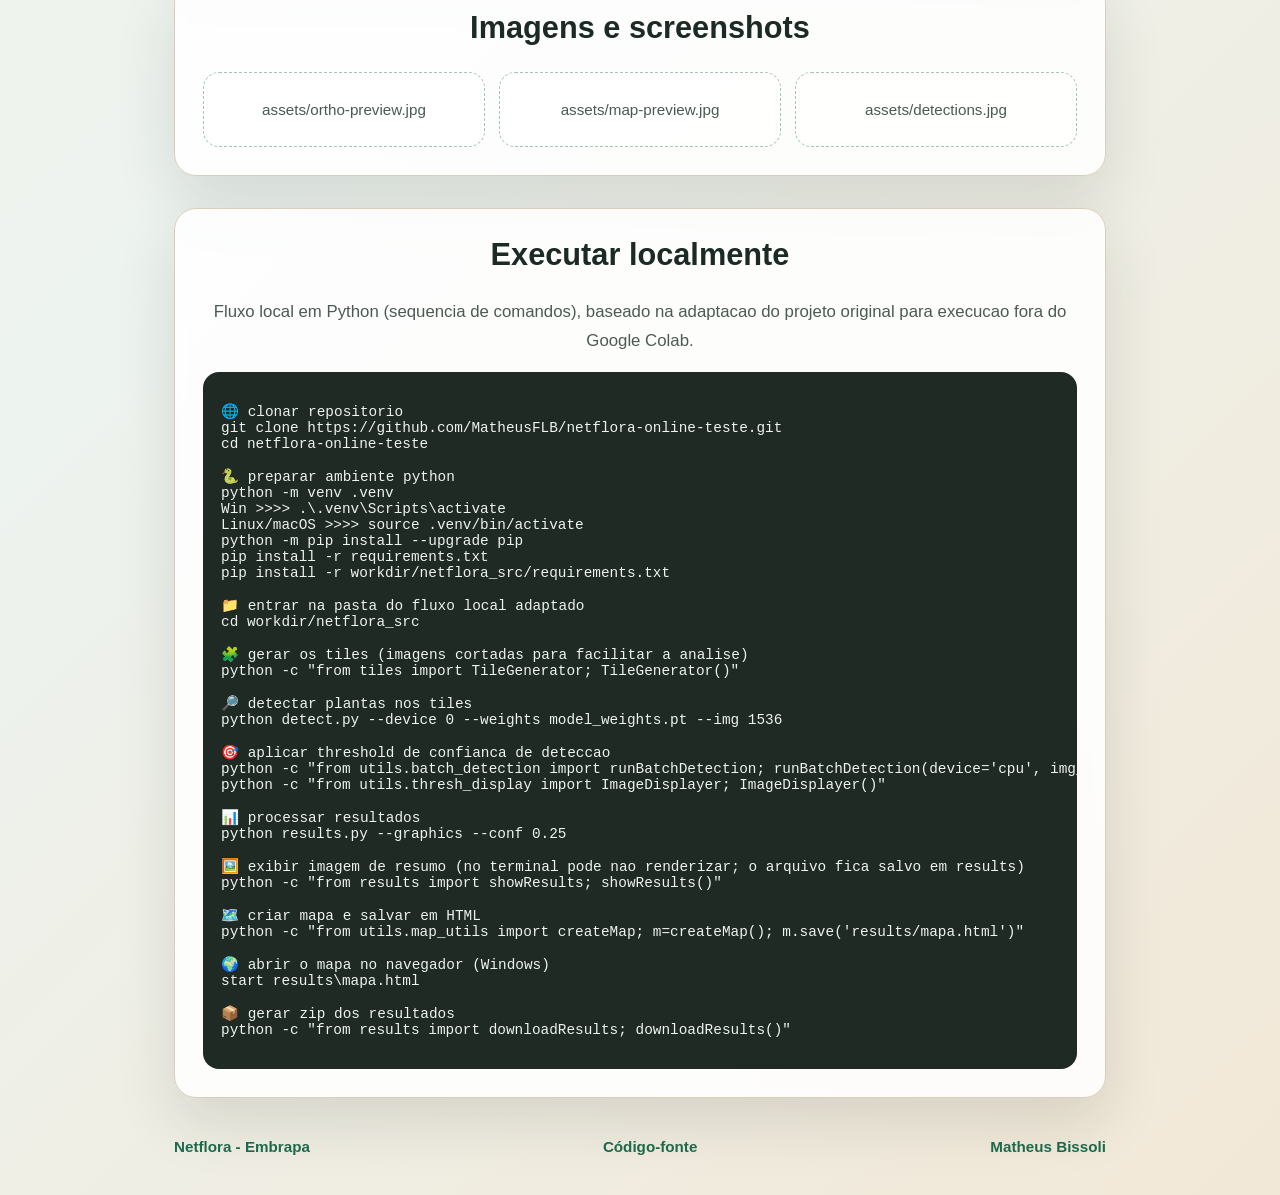
==== commit 433f069f: "refino" ====
--- a/page/hello-br.html
+++ b/page/hello-br.html
@@ -110,10 +110,10 @@
 Linux/macOS >>>> source .venv/bin/activate
 python -m pip install --upgrade pip
 pip install -r requirements.txt
-pip install -r workdir\netflora_src\requirements.txt
+pip install -r workdir/netflora_src/requirements.txt
 
 📁 entrar na pasta do fluxo local adaptado
-cd workdir\netflora_src
+cd workdir/netflora_src
 
 🧩 gerar os tiles (imagens cortadas para facilitar a analise)
 python -c "from tiles import TileGenerator; TileGenerator()"
